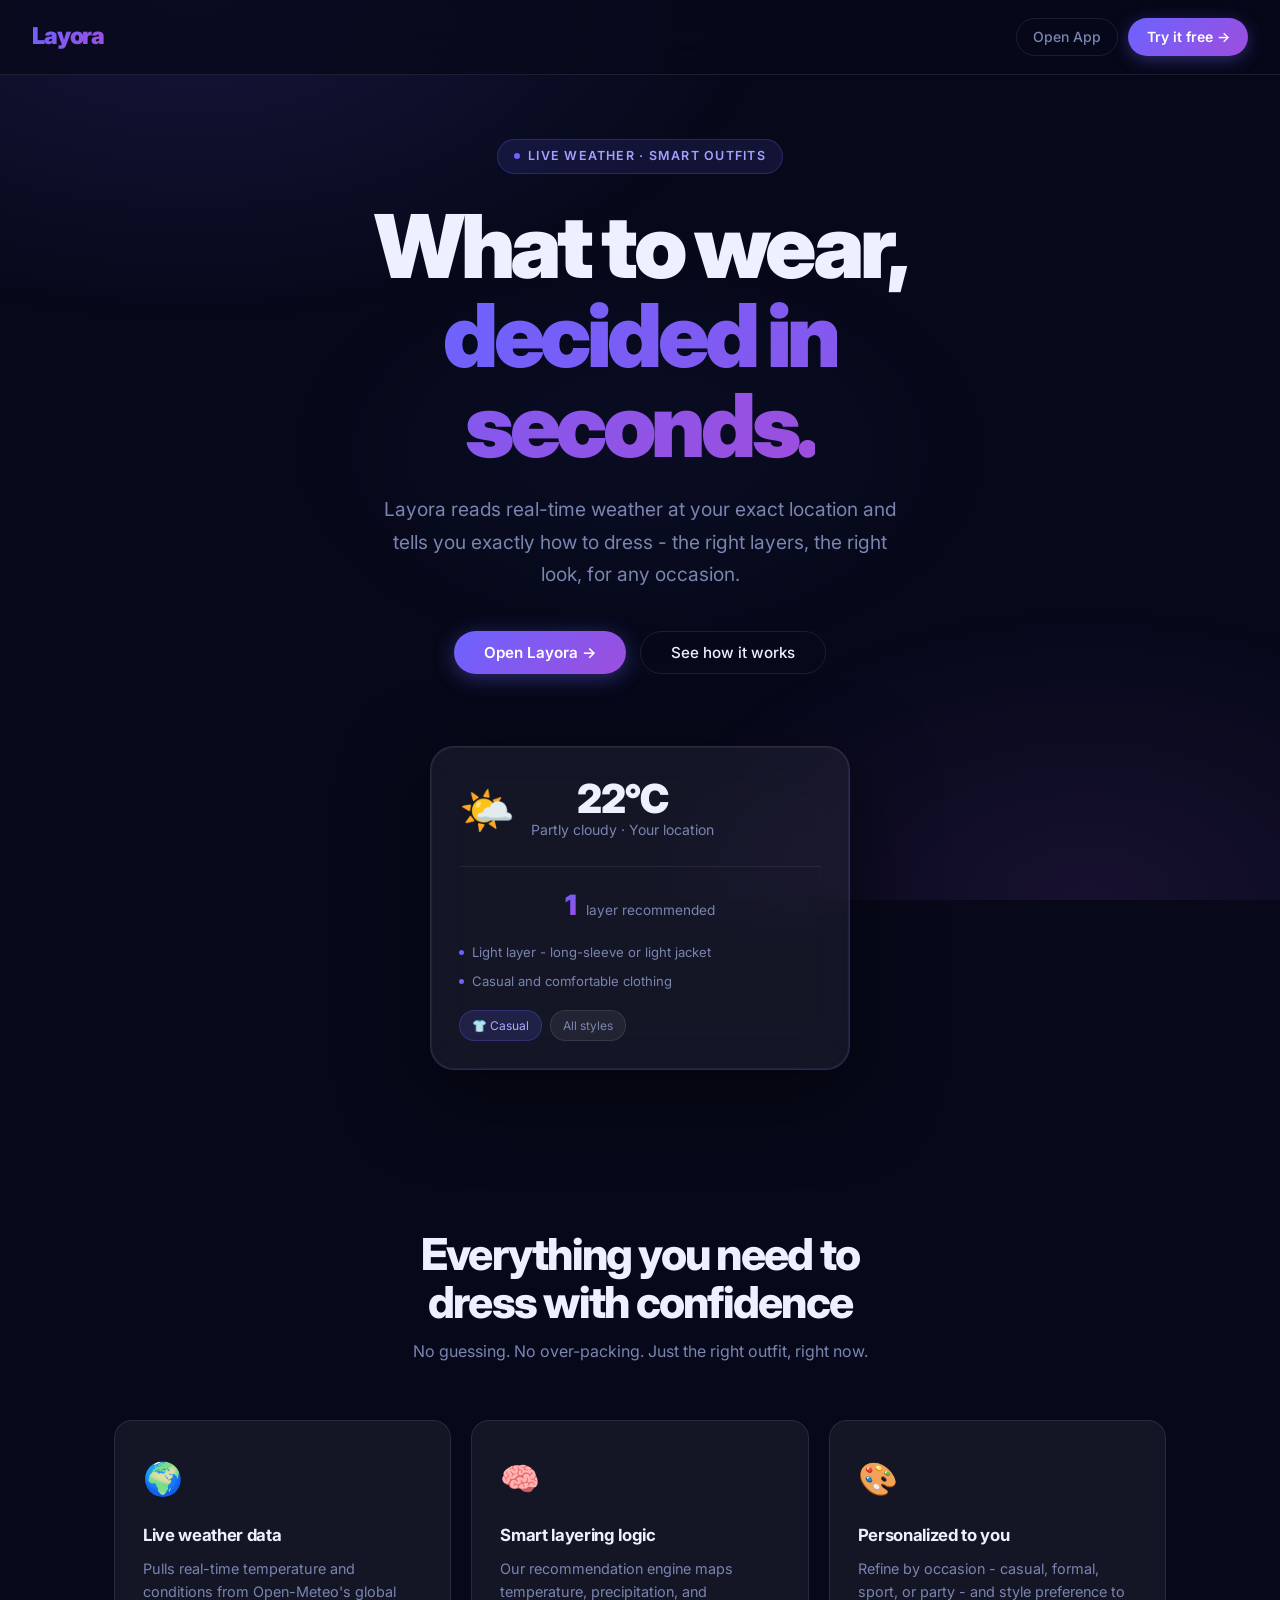
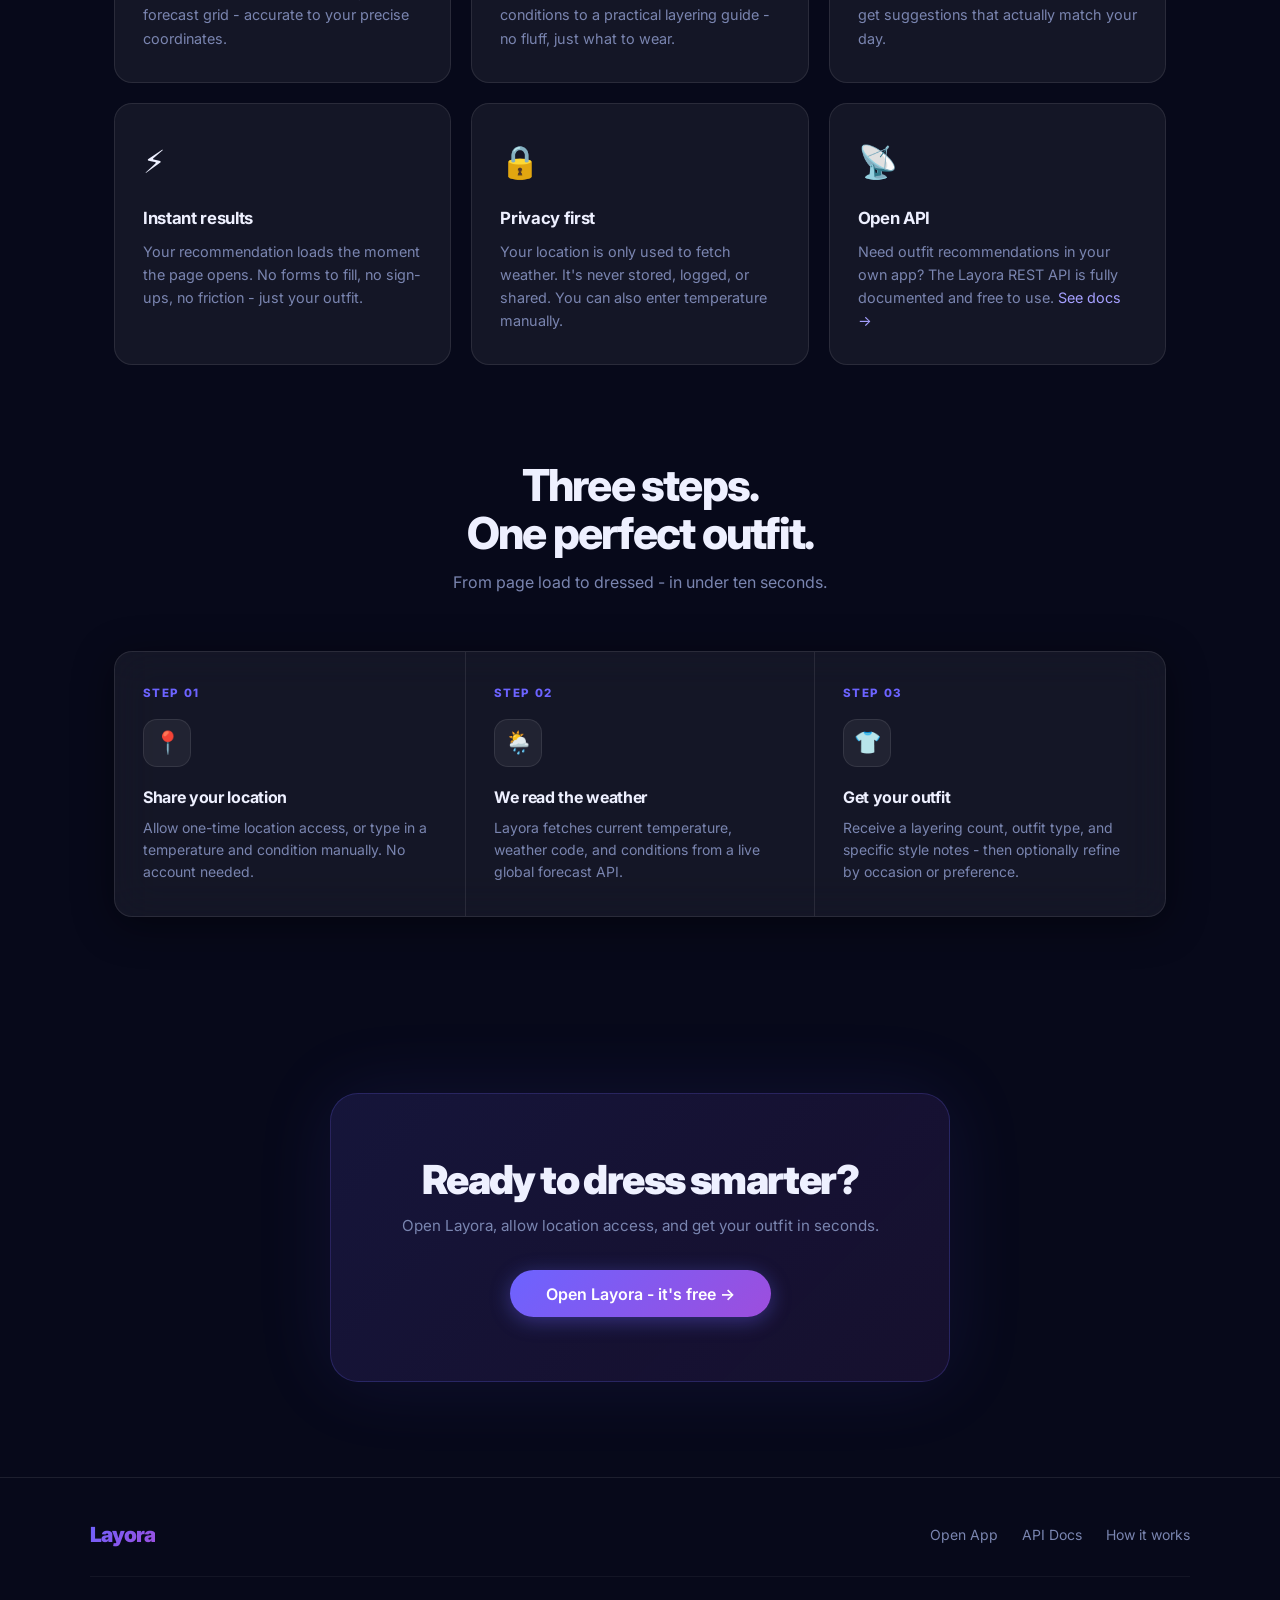
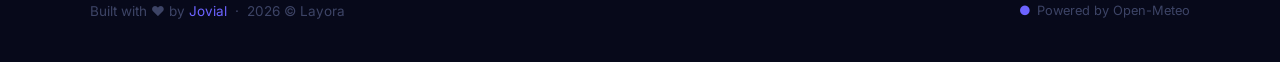
==== templates/landing.html @ 6d414c1c "Initial commit. Setting up the project" ====
<!doctype html>
<html lang="en">
<head>
  <meta charset="utf-8">
  <meta name="viewport" content="width=device-width, initial-scale=1">
  <title>Layora - What to wear, decided in seconds.</title>
  <meta name="description" content="Layora gives you real-time outfit recommendations based on the weather at your location. Dress smarter every day.">
  <link href="/static/style.css" rel="stylesheet">
</head>
<body>
  <div class="bg-glow"></div>

  <!-- Nav -->
  <nav class="nav">
    <a href="/about" class="nav-logo">Layora</a>
    <div class="nav-actions">
      <a href="/" class="nav-link">Open App</a>
      <a href="/" class="nav-cta">Try it free →</a>
    </div>
  </nav>

  <!-- ── Hero ── -->
  <section class="lp-hero">

    <div class="lp-eyebrow anim-fade-in">
      <span class="lp-eyebrow-dot"></span>
      Live weather · Smart outfits
    </div>

    <h1 class="lp-h1 anim-fade-up d1">
      What to wear,<br>
      <span class="grad">decided in seconds.</span>
    </h1>

    <p class="lp-sub anim-fade-up d2">
      Layora reads real-time weather at your exact location and tells you exactly how to dress -
      the right layers, the right look, for any occasion.
    </p>

    <div class="lp-cta-row anim-fade-up d3">
      <a href="/" class="btn-primary">Open Layora →</a>
      <a href="#how" class="btn-ghost">See how it works</a>
    </div>

    <!-- Floating app preview -->
    <div class="lp-preview anim-scale-in d4">
      <div class="lp-preview-inner">
        <div class="lp-preview-row">
          <span style="font-size:2.8rem;">🌤️</span>
          <div>
            <div class="lp-preview-temp">22°C</div>
            <div class="lp-preview-info">Partly cloudy · Your location</div>
          </div>
        </div>
        <div class="lp-preview-divider"></div>
        <div class="lp-preview-layers">
          <strong>1</strong> layer recommended
        </div>
        <div class="lp-preview-note">Light layer - long-sleeve or light jacket</div>
        <div class="lp-preview-note" style="margin-top:.5rem;">Casual and comfortable clothing</div>
        <div style="margin-top:1.125rem; display:flex; gap:.5rem; flex-wrap:wrap;">
          <span style="font-size:.75rem; padding:.3rem .75rem; border-radius:50px; background:rgba(108,99,255,.15); border:1px solid rgba(108,99,255,.25); color:#b0aaff;">👕 Casual</span>
          <span style="font-size:.75rem; padding:.3rem .75rem; border-radius:50px; background:rgba(255,255,255,.06); border:1px solid rgba(255,255,255,.1); color:#7a85b0;">All styles</span>
        </div>
      </div>
    </div>

  </section>

  <!-- ── Features ── -->
  <section class="lp-section">
    <div class="lp-section-header anim-fade-up">
      <h2>Everything you need to<br>dress with confidence</h2>
      <p>No guessing. No over-packing. Just the right outfit, right now.</p>
    </div>

    <div class="features-grid">
      <div class="feature-card anim-fade-up d1">
        <span class="feature-icon">🌍</span>
        <h3>Live weather data</h3>
        <p>
          Pulls real-time temperature and conditions from Open-Meteo's global
          forecast grid - accurate to your precise coordinates.
        </p>
      </div>
      <div class="feature-card anim-fade-up d2">
        <span class="feature-icon">🧠</span>
        <h3>Smart layering logic</h3>
        <p>
          Our recommendation engine maps temperature, precipitation, and conditions
          to a practical layering guide - no fluff, just what to wear.
        </p>
      </div>
      <div class="feature-card anim-fade-up d3">
        <span class="feature-icon">🎨</span>
        <h3>Personalized to you</h3>
        <p>
          Refine by occasion - casual, formal, sport, or party - and style preference
          to get suggestions that actually match your day.
        </p>
      </div>
      <div class="feature-card anim-fade-up d1">
        <span class="feature-icon">⚡</span>
        <h3>Instant results</h3>
        <p>
          Your recommendation loads the moment the page opens. No forms to fill,
          no sign-ups, no friction - just your outfit.
        </p>
      </div>
      <div class="feature-card anim-fade-up d2">
        <span class="feature-icon">🔒</span>
        <h3>Privacy first</h3>
        <p>
          Your location is only used to fetch weather. It's never stored, logged,
          or shared. You can also enter temperature manually.
        </p>
      </div>
      <div class="feature-card anim-fade-up d3">
        <span class="feature-icon">📡</span>
        <h3>Open API</h3>
        <p>
          Need outfit recommendations in your own app? The Layora REST API is
          fully documented and free to use.
          <a href="/docs" style="color:#a5a0ff; text-decoration:none;"> See docs →</a>
        </p>
      </div>
    </div>
  </section>

  <!-- ── How it works ── -->
  <section class="lp-section" id="how" style="padding-top:1rem;">
    <div class="lp-section-header anim-fade-up">
      <h2>Three steps.<br>One perfect outfit.</h2>
      <p>From page load to dressed - in under ten seconds.</p>
    </div>

    <div class="glass steps-grid">
      <div class="step anim-fade-up d1">
        <div class="step-num">Step 01</div>
        <div class="step-icon">📍</div>
        <h3>Share your location</h3>
        <p>
          Allow one-time location access, or type in a temperature and condition manually.
          No account needed.
        </p>
      </div>
      <div class="step anim-fade-up d2" style="border-left:1px solid var(--glass-border); border-right:1px solid var(--glass-border);">
        <div class="step-num">Step 02</div>
        <div class="step-icon">🌦️</div>
        <h3>We read the weather</h3>
        <p>
          Layora fetches current temperature, weather code, and conditions from a
          live global forecast API.
        </p>
      </div>
      <div class="step anim-fade-up d3">
        <div class="step-num">Step 03</div>
        <div class="step-icon">👕</div>
        <h3>Get your outfit</h3>
        <p>
          Receive a layering count, outfit type, and specific style notes - then
          optionally refine by occasion or preference.
        </p>
      </div>
    </div>
  </section>

  <!-- ── CTA band ── -->
  <section class="lp-cta-band">
    <div class="lp-cta-band-inner anim-scale-in">
      <h2>Ready to dress smarter?</h2>
      <p>Open Layora, allow location access, and get your outfit in seconds.</p>
      <a href="/" class="btn-primary" style="font-size:1rem; padding:.95rem 2.25rem;">
        Open Layora - it's free →
      </a>
    </div>
  </section>

  <!-- ── Footer ── -->
  <footer class="lp-footer">
    <div class="lp-footer-inner">
      <div class="lp-footer-top">
        <a href="/about" class="lp-footer-logo">Layora</a>
        <div class="lp-footer-links">
          <a href="/">Open App</a>
          <a href="/docs">API Docs</a>
          <a href="#how">How it works</a>
        </div>
      </div>
      <div class="lp-footer-bottom">
        <div class="lp-footer-credit">
          Built with ♥ by <a href="https://github.com/jovialgeorge">Jovial</a>
          &nbsp;·&nbsp;
          <span id="yr"></span> Layora
        </div>
        <div class="lp-footer-tagline">
          <span style="color:var(--accent);">●</span>
          Powered by Open-Meteo
        </div>
      </div>
    </div>
  </footer>

  <script>
    document.getElementById('yr').textContent = new Date().getFullYear() + ' ©';

    /* Simple scroll-triggered reveal */
    const observer = new IntersectionObserver(entries => {
      entries.forEach(e => {
        if (e.isIntersecting) {
          e.target.style.animationPlayState = 'running';
          observer.unobserve(e.target);
        }
      });
    }, { threshold: 0.12 });

    document.querySelectorAll('.anim-fade-up, .anim-scale-in, .anim-fade-in').forEach(el => {
      el.style.animationPlayState = 'paused';
      observer.observe(el);
    });
  </script>
</body>
</html>
---- static/style.css ----
/* ============================================================
   Layora — Design System
   ============================================================ */

@import url('https://fonts.googleapis.com/css2?family=Inter:wght@400;500;600;700;800;900&display=swap');

:root {
  --bg:          #07091a;
  --bg-2:        #0d1130;
  --glass:       rgba(255, 255, 255, 0.055);
  --glass-hover: rgba(255, 255, 255, 0.09);
  --glass-border:rgba(255, 255, 255, 0.09);
  --accent:      #6c63ff;
  --accent-2:    #9d4edd;
  --accent-grad: linear-gradient(135deg, #6c63ff 0%, #9d4edd 100%);
  --pink-grad:   linear-gradient(135deg, #f093fb 0%, #f5576c 100%);
  --teal-grad:   linear-gradient(135deg, #43e97b 0%, #38f9d7 100%);
  --text:        #eef0ff;
  --text-muted:  #7a85b0;
  --text-dim:    #3d4466;
  --radius-sm:   10px;
  --radius:      18px;
  --radius-lg:   28px;
  --shadow:      0 8px 40px rgba(0, 0, 0, 0.45);
  --shadow-glow: 0 0 60px rgba(108, 99, 255, 0.18);
}

*, *::before, *::after { box-sizing: border-box; margin: 0; padding: 0; }

html { scroll-behavior: smooth; }

body {
  font-family: 'Inter', system-ui, -apple-system, sans-serif;
  background: var(--bg);
  color: var(--text);
  min-height: 100vh;
  line-height: 1.6;
  -webkit-font-smoothing: antialiased;
  -moz-osx-font-smoothing: grayscale;
}

/* ── Ambient background glow ── */
.bg-glow {
  position: fixed;
  inset: 0;
  pointer-events: none;
  z-index: 0;
  background:
    radial-gradient(ellipse 70% 55% at 15% 0%,   rgba(108, 99, 255, 0.14) 0%, transparent 65%),
    radial-gradient(ellipse 55% 50% at 85% 100%,  rgba(157, 78, 221, 0.11) 0%, transparent 65%),
    radial-gradient(ellipse 40% 35% at 50% 50%,   rgba(108, 99, 255, 0.04) 0%, transparent 70%);
}

/* ── Navigation ── */
.nav {
  display: flex;
  align-items: center;
  justify-content: space-between;
  padding: 1.1rem 2rem;
  position: sticky;
  top: 0;
  z-index: 200;
  backdrop-filter: blur(20px);
  -webkit-backdrop-filter: blur(20px);
  border-bottom: 1px solid var(--glass-border);
  background: rgba(7, 9, 26, 0.75);
}

.nav-logo {
  font-size: 1.45rem;
  font-weight: 900;
  letter-spacing: -0.05em;
  background: var(--accent-grad);
  -webkit-background-clip: text;
  -webkit-text-fill-color: transparent;
  background-clip: text;
  text-decoration: none;
  line-height: 1;
}

.nav-actions { display: flex; gap: 0.625rem; align-items: center; }

.nav-link {
  color: var(--text-muted);
  text-decoration: none;
  font-size: 0.875rem;
  font-weight: 500;
  padding: 0.45rem 1rem;
  border-radius: 50px;
  border: 1px solid var(--glass-border);
  transition: all 0.2s;
  background: transparent;
  cursor: pointer;
  font-family: inherit;
}
.nav-link:hover {
  color: var(--text);
  background: var(--glass);
  border-color: rgba(255,255,255,0.16);
}

.nav-cta {
  background: var(--accent-grad);
  color: #fff;
  font-size: 0.875rem;
  font-weight: 600;
  padding: 0.5rem 1.15rem;
  border-radius: 50px;
  border: none;
  text-decoration: none;
  cursor: pointer;
  font-family: inherit;
  transition: all 0.2s;
  box-shadow: 0 4px 16px rgba(108,99,255,0.35);
}
.nav-cta:hover {
  transform: translateY(-1px);
  box-shadow: 0 6px 24px rgba(108,99,255,0.5);
}

/* ── Glass card ── */
.glass {
  background: var(--glass);
  border: 1px solid var(--glass-border);
  border-radius: var(--radius);
  backdrop-filter: blur(20px);
  -webkit-backdrop-filter: blur(20px);
  box-shadow: var(--shadow);
}

/* ── Buttons ── */
.btn-primary {
  display: inline-flex;
  align-items: center;
  gap: 0.5rem;
  background: var(--accent-grad);
  color: #fff;
  border: none;
  padding: 0.8rem 1.875rem;
  border-radius: 50px;
  font-size: 0.95rem;
  font-weight: 600;
  cursor: pointer;
  transition: all 0.22s;
  box-shadow: 0 4px 20px rgba(108,99,255,0.38);
  text-decoration: none;
  font-family: inherit;
  line-height: 1;
}
.btn-primary:hover {
  transform: translateY(-2px);
  box-shadow: 0 8px 32px rgba(108,99,255,0.52);
}

.btn-ghost {
  display: inline-flex;
  align-items: center;
  gap: 0.5rem;
  background: transparent;
  color: var(--text);
  border: 1px solid var(--glass-border);
  padding: 0.8rem 1.875rem;
  border-radius: 50px;
  font-size: 0.95rem;
  font-weight: 500;
  cursor: pointer;
  transition: all 0.2s;
  text-decoration: none;
  font-family: inherit;
  line-height: 1;
}
.btn-ghost:hover {
  background: var(--glass);
  border-color: rgba(255,255,255,0.2);
}

/* ── Chips ── */
.chip {
  display: inline-flex;
  align-items: center;
  gap: 0.35rem;
  padding: 0.45rem 1rem;
  border-radius: 50px;
  border: 1px solid var(--glass-border);
  background: transparent;
  color: var(--text-muted);
  font-size: 0.845rem;
  font-weight: 500;
  cursor: pointer;
  transition: all 0.18s;
  font-family: inherit;
  white-space: nowrap;
}
.chip:hover  { border-color: var(--accent); color: var(--text); background: rgba(108,99,255,0.06); }
.chip.active { background: var(--accent-grad); border-color: transparent; color: #fff; box-shadow: 0 3px 14px rgba(108,99,255,0.4); }

/* ── Spinner ── */
.spinner {
  width: 34px; height: 34px;
  border: 2.5px solid var(--glass-border);
  border-top-color: var(--accent);
  border-radius: 50%;
  animation: spin 0.75s linear infinite;
  flex-shrink: 0;
}
@keyframes spin { to { transform: rotate(360deg); } }

/* ── Skeleton shimmer ── */
.skeleton {
  background: linear-gradient(90deg, var(--glass) 25%, var(--glass-hover) 50%, var(--glass) 75%);
  background-size: 200% 100%;
  animation: shimmer 1.4s infinite;
  border-radius: 8px;
}
@keyframes shimmer { to { background-position: -200% 0; } }

/* ── Animations ── */
@keyframes fadeUp  { from { opacity:0; transform:translateY(22px); } to { opacity:1; transform:translateY(0); } }
@keyframes fadeIn  { from { opacity:0; } to { opacity:1; } }
@keyframes scaleIn { from { opacity:0; transform:scale(0.94); } to { opacity:1; transform:scale(1); } }
@keyframes float   { 0%,100% { transform:translateY(0); } 50% { transform:translateY(-10px); } }

.anim-fade-up  { animation: fadeUp  0.48s cubic-bezier(.22,.68,0,1.2) both; }
.anim-fade-in  { animation: fadeIn  0.35s ease both; }
.anim-scale-in { animation: scaleIn 0.4s  cubic-bezier(.22,.68,0,1.2) both; }
.d1 { animation-delay:.08s; }
.d2 { animation-delay:.16s; }
.d3 { animation-delay:.24s; }
.d4 { animation-delay:.32s; }
.d5 { animation-delay:.40s; }

/* ── Utilities ── */
.hidden  { display: none !important; }
.relative{ position: relative; }

.label {
  font-size: 0.72rem;
  font-weight: 700;
  letter-spacing: 0.1em;
  text-transform: uppercase;
  color: var(--text-dim);
  margin-bottom: 0.625rem;
}

.note-item {
  display: flex;
  align-items: flex-start;
  gap: 0.7rem;
  padding: 0.65rem 0;
  border-bottom: 1px solid rgba(255,255,255,0.045);
  font-size: 0.875rem;
  color: var(--text-muted);
  line-height: 1.5;
}
.note-item:last-child { border-bottom: none; padding-bottom: 0; }

.note-dot {
  width: 5px; height: 5px;
  border-radius: 50%;
  background: var(--accent);
  margin-top: 0.52rem;
  flex-shrink: 0;
}

/* ============================================================
   App page (index.html)
   ============================================================ */

.app-main {
  position: relative;
  z-index: 1;
  max-width: 500px;
  margin: 0 auto;
  padding: 2.25rem 1.25rem 5rem;
}

.app-hero {
  text-align: center;
  margin-bottom: 1.875rem;
}
.app-hero h1 {
  font-size: clamp(1.9rem, 5.5vw, 2.6rem);
  font-weight: 900;
  letter-spacing: -0.045em;
  line-height: 1.08;
  margin-bottom: 0.5rem;
}
.app-hero h1 .grad {
  background: var(--accent-grad);
  -webkit-background-clip: text;
  -webkit-text-fill-color: transparent;
  background-clip: text;
}
.app-hero p { color: var(--text-muted); font-size: 0.925rem; }

/* Loading card */
.loading-card {
  display: flex;
  flex-direction: column;
  align-items: center;
  gap: 1rem;
  padding: 3.25rem 2rem;
  text-align: center;
  margin-bottom: 1rem;
}
.loading-card p { color: var(--text-muted); font-size: 0.9rem; }

/* Error / manual card */
.error-card { padding: 1.75rem; margin-bottom: 1rem; }
.error-card h3 { font-size: 1rem; font-weight: 700; margin-bottom: 0.35rem; }
.error-card > p { color: var(--text-muted); font-size: 0.875rem; margin-bottom: 1.375rem; line-height: 1.55; }

.form-row { display: grid; grid-template-columns: 1fr 1fr; gap: 0.75rem; margin-bottom: 1.125rem; }
@media (max-width: 360px) { .form-row { grid-template-columns: 1fr; } }

.form-group { display: flex; flex-direction: column; gap: 0.375rem; }
.form-group label { font-size: 0.78rem; font-weight: 600; color: var(--text-muted); }
.form-group input,
.form-group select {
  background: rgba(255,255,255,0.05);
  border: 1px solid var(--glass-border);
  border-radius: var(--radius-sm);
  color: var(--text);
  padding: 0.65rem 0.875rem;
  font-size: 0.9rem;
  font-family: inherit;
  outline: none;
  transition: border-color 0.18s, box-shadow 0.18s;
  width: 100%;
  -webkit-appearance: none;
  appearance: none;
}
.form-group input:focus,
.form-group select:focus {
  border-color: var(--accent);
  box-shadow: 0 0 0 3px rgba(108,99,255,0.18);
}
.form-group input::placeholder { color: var(--text-dim); }
.form-group select option { background: #0d1130; color: var(--text); }

/* Weather widget */
.weather-widget {
  display: flex;
  align-items: center;
  gap: 1.125rem;
  padding: 1.25rem 1.5rem;
  margin-bottom: 0.875rem;
}
.w-icon { font-size: 2.6rem; line-height: 1; flex-shrink: 0; }
.w-temp {
  font-size: 1.9rem;
  font-weight: 800;
  letter-spacing: -0.04em;
  line-height: 1;
}
.w-desc { color: var(--text-muted); font-size: 0.875rem; margin-top: 0.125rem; }

/* Recommendation card */
.rec-card { padding: 1.75rem; margin-bottom: 0.875rem; }

.rec-top {
  display: flex;
  align-items: flex-start;
  justify-content: space-between;
  margin-bottom: 1.375rem;
}
.rec-layers-block { display: flex; align-items: baseline; gap: 0.45rem; }
.rec-num {
  font-size: 3.75rem;
  font-weight: 900;
  letter-spacing: -0.055em;
  line-height: 1;
  background: var(--accent-grad);
  -webkit-background-clip: text;
  -webkit-text-fill-color: transparent;
  background-clip: text;
}
.rec-unit {
  font-size: 0.85rem;
  color: var(--text-muted);
  line-height: 1.35;
  max-width: 70px;
}
.rec-badge {
  font-size: 0.78rem;
  font-weight: 600;
  padding: 0.35rem 0.9rem;
  border-radius: 50px;
  background: rgba(108,99,255,0.15);
  border: 1px solid rgba(108,99,255,0.28);
  color: #b0aaff;
  white-space: nowrap;
  flex-shrink: 0;
}

/* Refine card */
.refine-card { padding: 1.5rem; margin-bottom: 0.875rem; }
.refine-title {
  font-size: 0.875rem;
  font-weight: 600;
  color: var(--text-muted);
  margin-bottom: 1.375rem;
  display: flex;
  align-items: center;
  gap: 0.45rem;
}
.refine-title span { color: var(--text-dim); font-weight: 400; }
.refine-group { margin-bottom: 1.125rem; }
.refine-group:last-child { margin-bottom: 0; }
.chip-group { display: flex; flex-wrap: wrap; gap: 0.5rem; }

/* Refresh pulse */
.rec-card.refreshing { opacity: 0.6; pointer-events: none; transition: opacity 0.15s; }
.rec-card:not(.refreshing) { transition: opacity 0.25s; }

/* App footer */
.app-footer {
  position: relative;
  z-index: 1;
  border-top: 1px solid var(--glass-border);
  padding: 1.625rem 2rem;
  display: flex;
  flex-direction: column;
  align-items: center;
  gap: 0.75rem;
  text-align: center;
}
.footer-links { display: flex; gap: 1.5rem; flex-wrap: wrap; justify-content: center; }
.footer-links a {
  color: var(--text-muted);
  text-decoration: none;
  font-size: 0.845rem;
  transition: color 0.18s;
}
.footer-links a:hover { color: var(--text); }
.footer-credit { font-size: 0.78rem; color: var(--text-dim); }
.footer-credit a { color: var(--accent); text-decoration: none; }

/* ============================================================
   Landing page (landing.html)
   ============================================================ */

/* Hero */
.lp-hero {
  position: relative;
  z-index: 1;
  min-height: calc(100vh - 64px);
  display: flex;
  flex-direction: column;
  align-items: center;
  justify-content: center;
  text-align: center;
  padding: 4rem 1.5rem 5rem;
}

.lp-eyebrow {
  display: inline-flex;
  align-items: center;
  gap: 0.5rem;
  font-size: 0.78rem;
  font-weight: 600;
  letter-spacing: 0.1em;
  text-transform: uppercase;
  color: #a5a0ff;
  background: rgba(108,99,255,0.12);
  border: 1px solid rgba(108,99,255,0.25);
  padding: 0.4rem 1rem;
  border-radius: 50px;
  margin-bottom: 1.75rem;
}
.lp-eyebrow-dot {
  width: 6px; height: 6px;
  border-radius: 50%;
  background: var(--accent);
  animation: pulse-dot 2s ease-in-out infinite;
}
@keyframes pulse-dot {
  0%,100% { opacity:1; transform:scale(1); }
  50% { opacity:0.5; transform:scale(0.7); }
}

.lp-h1 {
  font-size: clamp(2.75rem, 7vw, 5.5rem);
  font-weight: 900;
  letter-spacing: -0.05em;
  line-height: 1.02;
  margin-bottom: 1.375rem;
  max-width: 740px;
}
.lp-h1 .grad {
  background: var(--accent-grad);
  -webkit-background-clip: text;
  -webkit-text-fill-color: transparent;
  background-clip: text;
}

.lp-sub {
  font-size: clamp(1rem, 2.5vw, 1.2rem);
  color: var(--text-muted);
  max-width: 520px;
  line-height: 1.7;
  margin-bottom: 2.5rem;
}

.lp-cta-row {
  display: flex;
  gap: 0.875rem;
  flex-wrap: wrap;
  justify-content: center;
}

/* Floating preview card */
.lp-preview {
  margin-top: 4.5rem;
  width: 100%;
  max-width: 420px;
  animation: float 5s ease-in-out infinite;
}
.lp-preview-inner {
  background: rgba(255,255,255,0.055);
  border: 1px solid rgba(255,255,255,0.1);
  border-radius: 24px;
  backdrop-filter: blur(24px);
  padding: 1.75rem;
  box-shadow: 0 24px 80px rgba(0,0,0,0.55), 0 0 0 1px rgba(108,99,255,0.12) inset;
}
.lp-preview-row {
  display: flex;
  align-items: center;
  gap: 1rem;
  margin-bottom: 1.25rem;
}
.lp-preview-temp {
  font-size: 2.5rem;
  font-weight: 900;
  letter-spacing: -0.04em;
  line-height: 1;
}
.lp-preview-info { color: var(--text-muted); font-size: 0.875rem; }
.lp-preview-divider { height: 1px; background: rgba(255,255,255,0.07); margin: 1rem 0; }
.lp-preview-layers {
  font-size: 0.85rem;
  color: var(--text-muted);
  margin-bottom: 0.875rem;
}
.lp-preview-layers strong {
  font-size: 1.75rem;
  font-weight: 900;
  background: var(--accent-grad);
  -webkit-background-clip: text;
  -webkit-text-fill-color: transparent;
  background-clip: text;
  margin-right: 0.3rem;
}
.lp-preview-note {
  font-size: 0.82rem;
  color: var(--text-muted);
  display: flex;
  align-items: center;
  gap: 0.5rem;
}
.lp-preview-note::before {
  content: '';
  width: 5px; height: 5px;
  border-radius: 50%;
  background: var(--accent);
  flex-shrink: 0;
}

/* Features section */
.lp-section {
  position: relative;
  z-index: 1;
  padding: 5rem 1.5rem;
  max-width: 1100px;
  margin: 0 auto;
}
.lp-section-header {
  text-align: center;
  margin-bottom: 3.5rem;
}
.lp-section-header h2 {
  font-size: clamp(1.75rem, 4vw, 2.75rem);
  font-weight: 800;
  letter-spacing: -0.04em;
  margin-bottom: 0.75rem;
  line-height: 1.1;
}
.lp-section-header p { color: var(--text-muted); font-size: 1rem; max-width: 480px; margin: 0 auto; }

.features-grid {
  display: grid;
  grid-template-columns: repeat(auto-fit, minmax(280px, 1fr));
  gap: 1.25rem;
}

.feature-card {
  background: var(--glass);
  border: 1px solid var(--glass-border);
  border-radius: var(--radius);
  padding: 2rem 1.75rem;
  transition: transform 0.22s, border-color 0.22s, box-shadow 0.22s;
}
.feature-card:hover {
  transform: translateY(-4px);
  border-color: rgba(108,99,255,0.3);
  box-shadow: 0 16px 48px rgba(0,0,0,0.35), 0 0 0 1px rgba(108,99,255,0.12) inset;
}
.feature-icon {
  font-size: 2rem;
  margin-bottom: 1.125rem;
  display: block;
}
.feature-card h3 {
  font-size: 1.05rem;
  font-weight: 700;
  margin-bottom: 0.5rem;
  letter-spacing: -0.02em;
}
.feature-card p { color: var(--text-muted); font-size: 0.9rem; line-height: 1.6; }

/* How it works */
.steps-grid {
  display: grid;
  grid-template-columns: repeat(auto-fit, minmax(220px, 1fr));
  gap: 0;
  position: relative;
}

.step {
  display: flex;
  flex-direction: column;
  align-items: flex-start;
  padding: 2rem 1.75rem;
  position: relative;
}

.step-num {
  font-size: 0.72rem;
  font-weight: 800;
  letter-spacing: 0.12em;
  text-transform: uppercase;
  color: var(--accent);
  margin-bottom: 1rem;
}

.step-icon {
  width: 48px; height: 48px;
  border-radius: 14px;
  background: var(--glass);
  border: 1px solid var(--glass-border);
  display: flex;
  align-items: center;
  justify-content: center;
  font-size: 1.375rem;
  margin-bottom: 1.125rem;
  flex-shrink: 0;
}

.step h3 {
  font-size: 1rem;
  font-weight: 700;
  margin-bottom: 0.4rem;
  letter-spacing: -0.02em;
}
.step p { color: var(--text-muted); font-size: 0.875rem; line-height: 1.6; }

/* CTA band */
.lp-cta-band {
  position: relative;
  z-index: 1;
  text-align: center;
  padding: 6rem 1.5rem;
}
.lp-cta-band-inner {
  max-width: 620px;
  margin: 0 auto;
  background: linear-gradient(135deg, rgba(108,99,255,0.14) 0%, rgba(157,78,221,0.1) 100%);
  border: 1px solid rgba(108,99,255,0.22);
  border-radius: 28px;
  padding: 4rem 2.5rem;
  box-shadow: 0 0 80px rgba(108,99,255,0.1);
}
.lp-cta-band h2 {
  font-size: clamp(1.75rem, 4vw, 2.5rem);
  font-weight: 900;
  letter-spacing: -0.04em;
  margin-bottom: 0.75rem;
  line-height: 1.1;
}
.lp-cta-band p { color: var(--text-muted); margin-bottom: 2rem; font-size: 0.95rem; }

/* Landing footer */
.lp-footer {
  position: relative;
  z-index: 1;
  border-top: 1px solid var(--glass-border);
  padding: 2.5rem 2rem;
}
.lp-footer-inner {
  max-width: 1100px;
  margin: 0 auto;
  display: flex;
  flex-direction: column;
  gap: 1.5rem;
}
.lp-footer-top {
  display: flex;
  align-items: center;
  justify-content: space-between;
  flex-wrap: wrap;
  gap: 1rem;
}
.lp-footer-logo {
  font-size: 1.3rem;
  font-weight: 900;
  letter-spacing: -0.05em;
  background: var(--accent-grad);
  -webkit-background-clip: text;
  -webkit-text-fill-color: transparent;
  background-clip: text;
  text-decoration: none;
}
.lp-footer-links {
  display: flex;
  gap: 1.5rem;
  flex-wrap: wrap;
}
.lp-footer-links a {
  color: var(--text-muted);
  text-decoration: none;
  font-size: 0.875rem;
  transition: color 0.18s;
}
.lp-footer-links a:hover { color: var(--text); }
.lp-footer-bottom {
  display: flex;
  align-items: center;
  justify-content: space-between;
  flex-wrap: wrap;
  gap: 0.75rem;
  padding-top: 1.5rem;
  border-top: 1px solid rgba(255,255,255,0.05);
}
.lp-footer-credit {
  font-size: 0.845rem;
  color: var(--text-dim);
}
.lp-footer-credit a { color: var(--accent); text-decoration: none; }
.lp-footer-tagline {
  font-size: 0.8rem;
  color: var(--text-dim);
  display: flex;
  align-items: center;
  gap: 0.375rem;
}

@media (max-width: 640px) {
  .nav { padding: 1rem 1.25rem; }
  .lp-footer-top, .lp-footer-bottom { flex-direction: column; align-items: flex-start; }
  .lp-cta-band-inner { padding: 2.5rem 1.5rem; }
  .step { padding: 1.5rem 1.25rem; }
}
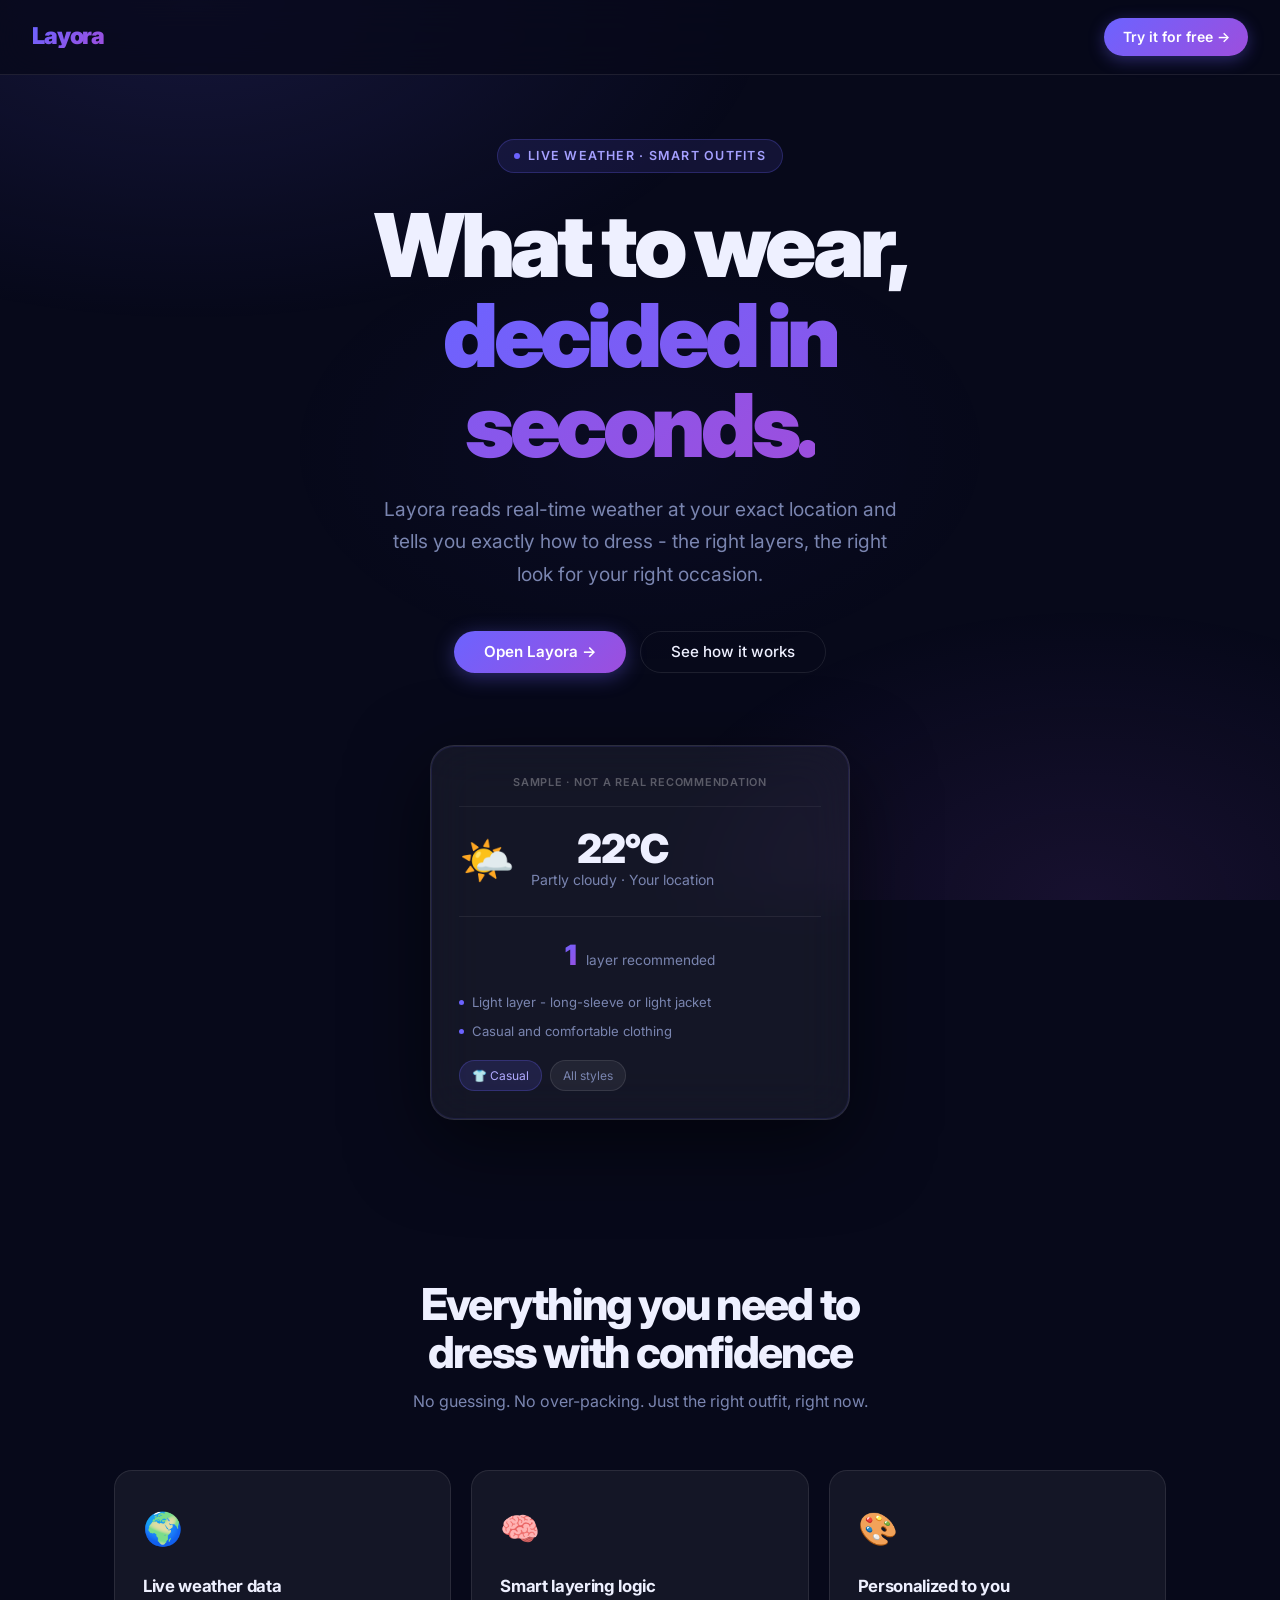
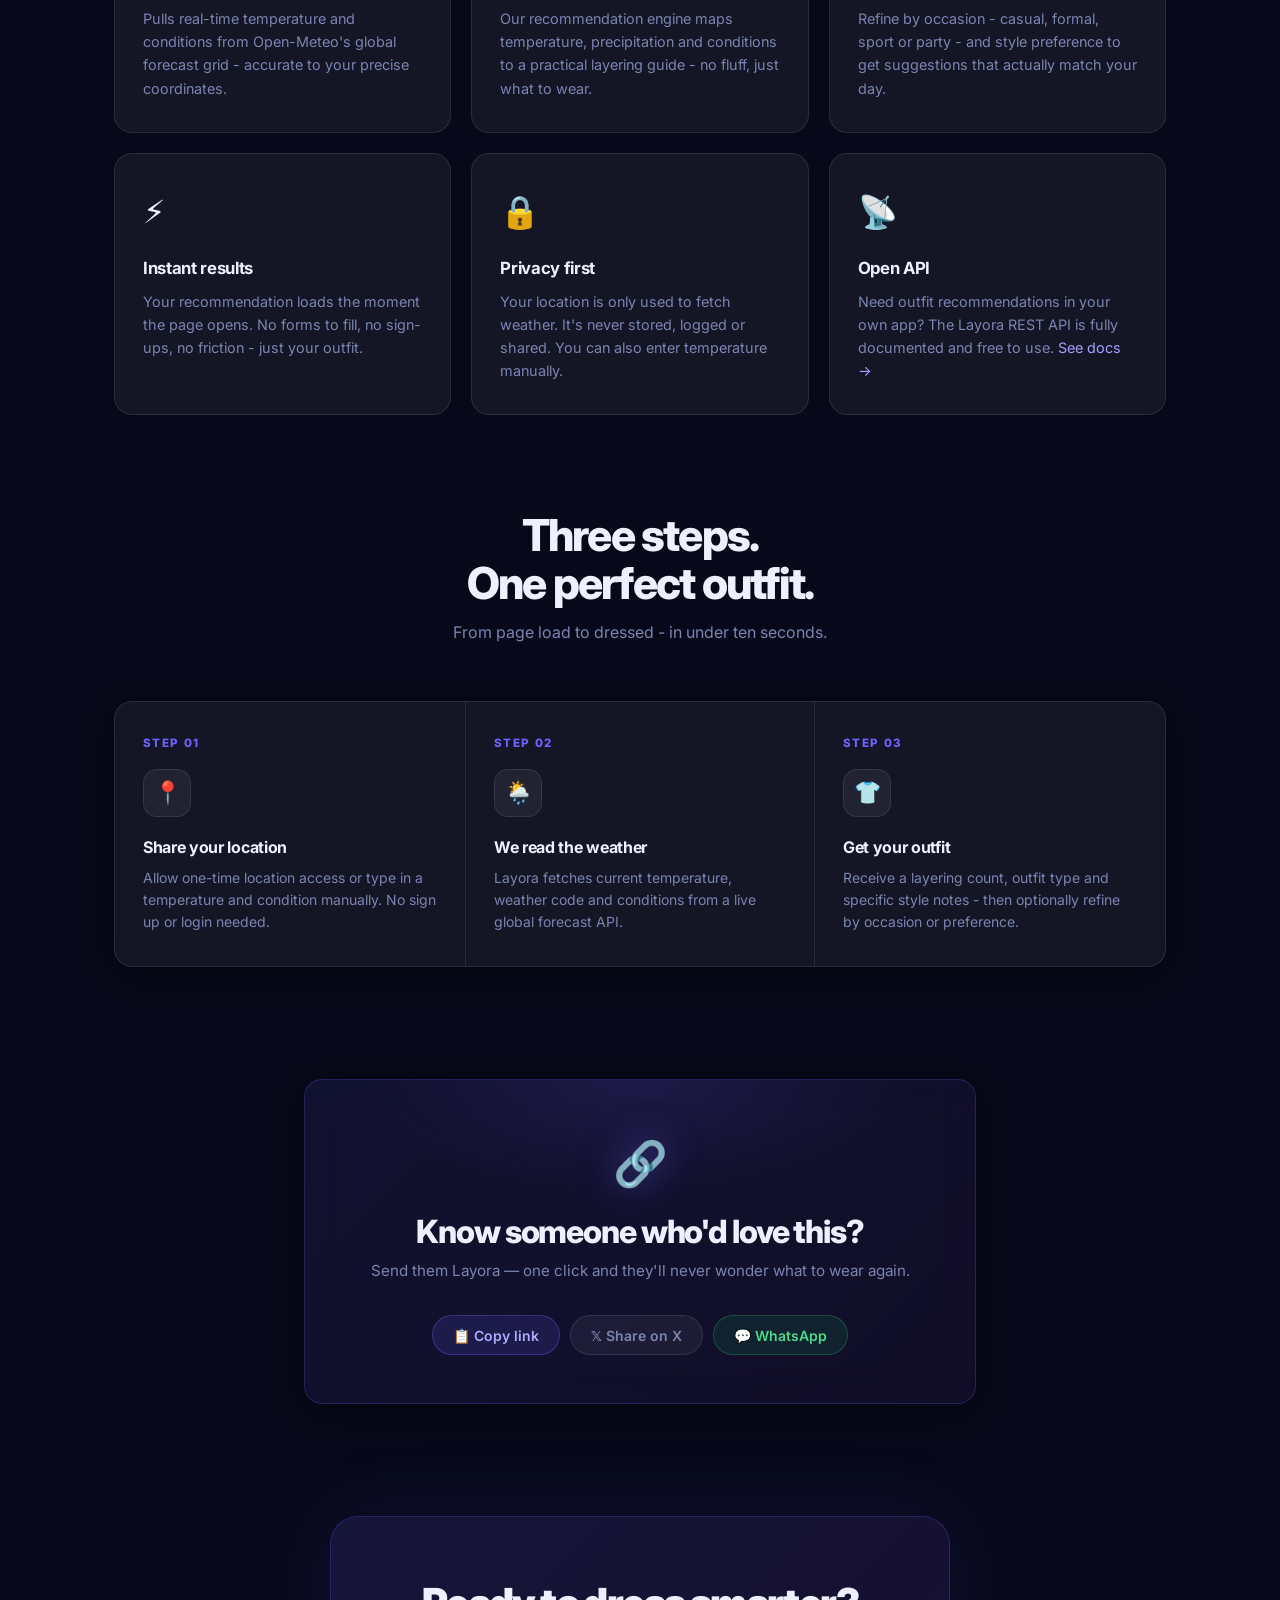
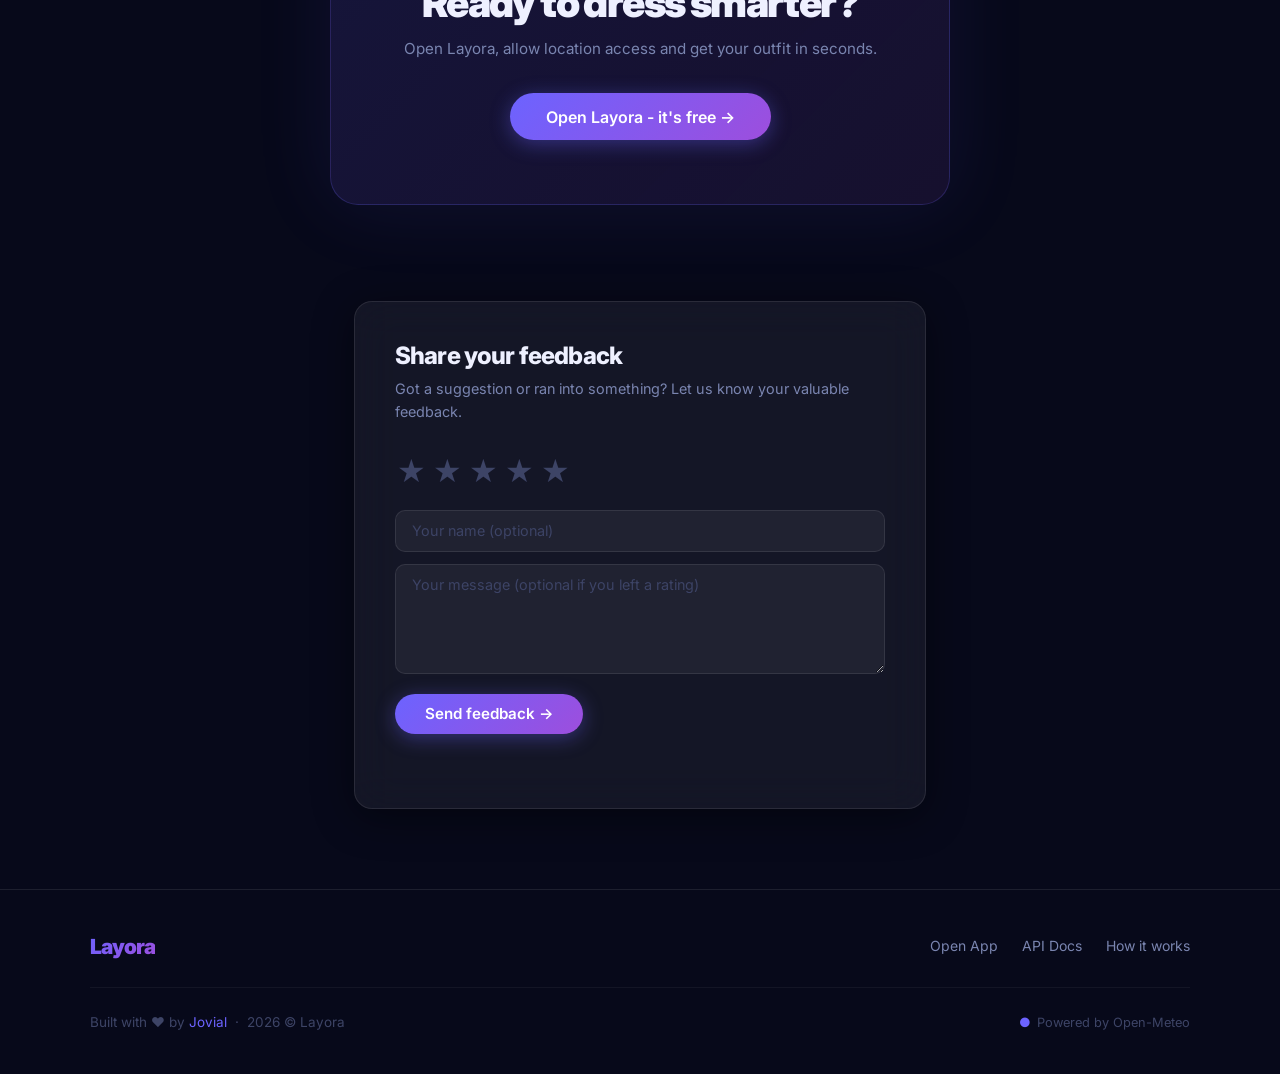
==== commit e8d9a7c0: "Optimized 1" ====
--- a/templates/landing.html
+++ b/templates/landing.html
@@ -3,8 +3,21 @@
 <head>
   <meta charset="utf-8">
   <meta name="viewport" content="width=device-width, initial-scale=1">
-  <title>Layora - What to wear, decided in seconds.</title>
-  <meta name="description" content="Layora gives you real-time outfit recommendations based on the weather at your location. Dress smarter every day.">
+  <title>Layora — Know exactly what to wear today</title>
+  <meta name="description" content="Real-time outfit recommendations based on your location's weather. Free, instant, no sign-up. Open Layora and know what to wear in seconds.">
+
+  <!-- Open Graph -->
+  <meta property="og:type"        content="website">
+  <meta property="og:title"       content="Layora — Know exactly what to wear today">
+  <meta property="og:description" content="Stop guessing. Layora reads real-time weather at your exact location and tells you the perfect outfit instantly — layers, style, occasion. Free, no sign-up.">
+  <meta property="og:url"         content="https://layora.app/about">
+  <meta property="og:site_name"   content="Layora">
+
+  <!-- Twitter / X Card -->
+  <meta name="twitter:card"        content="summary">
+  <meta name="twitter:title"       content="Layora — Know exactly what to wear today">
+  <meta name="twitter:description" content="Stop guessing. Layora reads real-time weather and tells you the perfect outfit instantly — free, no sign-up needed.">
+
   <link href="/static/style.css" rel="stylesheet">
 </head>
 <body>
@@ -14,8 +27,7 @@
   <nav class="nav">
     <a href="/about" class="nav-logo">Layora</a>
     <div class="nav-actions">
-      <a href="/" class="nav-link">Open App</a>
-      <a href="/" class="nav-cta">Try it free →</a>
+      <a href="/" class="nav-cta">Try it for free →</a>
     </div>
   </nav>
 
@@ -34,7 +46,7 @@
 
     <p class="lp-sub anim-fade-up d2">
       Layora reads real-time weather at your exact location and tells you exactly how to dress -
-      the right layers, the right look, for any occasion.
+      the right layers, the right look for your right occasion.
     </p>
 
     <div class="lp-cta-row anim-fade-up d3">
@@ -45,6 +57,7 @@
     <!-- Floating app preview -->
     <div class="lp-preview anim-scale-in d4">
       <div class="lp-preview-inner">
+        <div class="preview-sample-tag">Sample · not a real recommendation</div>
         <div class="lp-preview-row">
           <span style="font-size:2.8rem;">🌤️</span>
           <div>
@@ -87,7 +100,7 @@
         <span class="feature-icon">🧠</span>
         <h3>Smart layering logic</h3>
         <p>
-          Our recommendation engine maps temperature, precipitation, and conditions
+          Our recommendation engine maps temperature, precipitation and conditions
           to a practical layering guide - no fluff, just what to wear.
         </p>
       </div>
@@ -95,7 +108,7 @@
         <span class="feature-icon">🎨</span>
         <h3>Personalized to you</h3>
         <p>
-          Refine by occasion - casual, formal, sport, or party - and style preference
+          Refine by occasion - casual, formal, sport or party - and style preference
           to get suggestions that actually match your day.
         </p>
       </div>
@@ -111,7 +124,7 @@
         <span class="feature-icon">🔒</span>
         <h3>Privacy first</h3>
         <p>
-          Your location is only used to fetch weather. It's never stored, logged,
+          Your location is only used to fetch weather. It's never stored, logged
           or shared. You can also enter temperature manually.
         </p>
       </div>
@@ -140,8 +153,8 @@
         <div class="step-icon">📍</div>
         <h3>Share your location</h3>
         <p>
-          Allow one-time location access, or type in a temperature and condition manually.
-          No account needed.
+          Allow one-time location access or type in a temperature and condition manually.
+          No sign up or login needed.
         </p>
       </div>
       <div class="step anim-fade-up d2" style="border-left:1px solid var(--glass-border); border-right:1px solid var(--glass-border);">
@@ -149,7 +162,7 @@
         <div class="step-icon">🌦️</div>
         <h3>We read the weather</h3>
         <p>
-          Layora fetches current temperature, weather code, and conditions from a
+          Layora fetches current temperature, weather code and conditions from a
           live global forecast API.
         </p>
       </div>
@@ -158,9 +171,32 @@
         <div class="step-icon">👕</div>
         <h3>Get your outfit</h3>
         <p>
-          Receive a layering count, outfit type, and specific style notes - then
+          Receive a layering count, outfit type and specific style notes - then
           optionally refine by occasion or preference.
         </p>
+      </div>
+    </div>
+  </section>
+
+  <!-- ── Share section ── -->
+  <section class="lp-share-section">
+    <div class="glass lp-share-inner anim-fade-up">
+      <span class="lp-share-glyph">🔗</span>
+      <h2>Know someone who'd love this?</h2>
+      <p>Send them Layora — one click and they'll never wonder what to wear again.</p>
+      <div class="lp-share-btns">
+        <button class="share-btn share-btn-copy" id="lp-share-copy" onclick="shareLayora('copy')">
+          📋 Copy link
+        </button>
+        <button class="share-btn share-btn-x" onclick="shareLayora('x')">
+          𝕏 Share on X
+        </button>
+        <button class="share-btn share-btn-wa" onclick="shareLayora('whatsapp')">
+          💬 WhatsApp
+        </button>
+        <button class="share-btn share-btn-native" id="lp-share-native" onclick="shareLayora('native')" style="display:none">
+          ↗ Share
+        </button>
       </div>
     </div>
   </section>
@@ -169,10 +205,36 @@
   <section class="lp-cta-band">
     <div class="lp-cta-band-inner anim-scale-in">
       <h2>Ready to dress smarter?</h2>
-      <p>Open Layora, allow location access, and get your outfit in seconds.</p>
+      <p>Open Layora, allow location access and get your outfit in seconds.</p>
       <a href="/" class="btn-primary" style="font-size:1rem; padding:.95rem 2.25rem;">
         Open Layora - it's free →
       </a>
+    </div>
+  </section>
+
+  <!-- ── Feedback ── -->
+  <section class="feedback-section">
+    <div class="glass feedback-card anim-fade-up">
+      <div class="feedback-header">
+        <h2>Share your feedback</h2>
+        <p>Got a suggestion or ran into something? Let us know your valuable feedback.</p>
+      </div>
+
+      <div class="stars-row" id="stars-row" aria-label="Rating">
+        <button class="star-btn" data-v="1" onclick="setStar(1)" title="1 star">★</button>
+        <button class="star-btn" data-v="2" onclick="setStar(2)" title="2 stars">★</button>
+        <button class="star-btn" data-v="3" onclick="setStar(3)" title="3 stars">★</button>
+        <button class="star-btn" data-v="4" onclick="setStar(4)" title="4 stars">★</button>
+        <button class="star-btn" data-v="5" onclick="setStar(5)" title="5 stars">★</button>
+      </div>
+
+      <div class="feedback-fields">
+        <input type="text" id="fb-name" placeholder="Your name (optional)" maxlength="100">
+        <textarea id="fb-msg" placeholder="Your message (optional if you left a rating)" maxlength="2000"></textarea>
+      </div>
+
+      <button class="btn-primary" onclick="submitFeedback()">Send feedback →</button>
+      <div class="feedback-status" id="fb-status"></div>
     </div>
   </section>
 
@@ -180,7 +242,7 @@
   <footer class="lp-footer">
     <div class="lp-footer-inner">
       <div class="lp-footer-top">
-        <a href="/about" class="lp-footer-logo">Layora</a>
+        <a href="/" class="lp-footer-logo">Layora</a>
         <div class="lp-footer-links">
           <a href="/">Open App</a>
           <a href="/docs">API Docs</a>
@@ -203,6 +265,139 @@
 
   <script>
     document.getElementById('yr').textContent = new Date().getFullYear() + ' ©';
+
+    /* ── Share Layora ── */
+    if (navigator.share) document.getElementById('lp-share-native').style.display = '';
+
+    function shareLayora(method) {
+      const url  = window.location.origin;
+      const text = 'Check out Layora — it tells you exactly what to wear based on real-time weather at your location!';
+      if (method === 'copy') {
+        navigator.clipboard.writeText(url).then(() => {
+          const btn = document.getElementById('lp-share-copy');
+          btn.textContent = '✓ Copied!';
+          btn.classList.add('copied');
+          setTimeout(() => { btn.innerHTML = '📋 Copy link'; btn.classList.remove('copied'); }, 2200);
+        }).catch(() => prompt('Copy this link:', url));
+      } else if (method === 'x') {
+        window.open('https://twitter.com/intent/tweet?text=' + encodeURIComponent(text) + '&url=' + encodeURIComponent(url), '_blank');
+      } else if (method === 'whatsapp') {
+        window.open('https://wa.me/?text=' + encodeURIComponent(text + '\n' + url), '_blank');
+      } else if (method === 'native') {
+        navigator.share({ title: 'Layora — Dress smart for today\'s weather', text, url }).catch(() => {});
+      }
+    }
+
+    /* ── Star rating ── */
+    let selectedStar = null;
+    function setStar(v) {
+      selectedStar = v;
+      document.querySelectorAll('.star-btn').forEach(b => {
+        b.classList.toggle('lit', parseInt(b.dataset.v) <= v);
+      });
+      if (v === 5) launchFireworks();
+    }
+
+    /* ── Fireworks ── */
+    function launchFireworks() {
+      const canvas = document.getElementById('fw-canvas');
+      const ctx = canvas.getContext('2d');
+      canvas.width  = window.innerWidth;
+      canvas.height = window.innerHeight;
+      canvas.style.display = 'block';
+
+      const COLORS = ['#6c63ff','#9d4edd','#f093fb','#43e97b','#f5576c','#ffd700','#38f9d7','#ff9f43'];
+      const particles = [];
+
+      const bursts = [
+        { x: canvas.width * 0.2,  y: canvas.height * 0.22 },
+        { x: canvas.width * 0.5,  y: canvas.height * 0.12 },
+        { x: canvas.width * 0.8,  y: canvas.height * 0.2  },
+        { x: canvas.width * 0.35, y: canvas.height * 0.42 },
+        { x: canvas.width * 0.65, y: canvas.height * 0.35 },
+        { x: canvas.width * 0.5,  y: canvas.height * 0.55 },
+      ];
+
+      bursts.forEach((b, i) => {
+        const color = COLORS[i % COLORS.length];
+        for (let j = 0; j < 42; j++) {
+          const angle = (j / 42) * Math.PI * 2;
+          const speed = 3.5 + Math.random() * 5.5;
+          particles.push({
+            x: b.x, y: b.y,
+            vx: Math.cos(angle) * speed * (0.7 + Math.random() * 0.6),
+            vy: Math.sin(angle) * speed * (0.7 + Math.random() * 0.6) - 2,
+            color,
+            alpha: 1,
+            r: 2.5 + Math.random() * 3.5,
+            gravity: 0.09 + Math.random() * 0.06,
+            decay: 0.013 + Math.random() * 0.006,
+          });
+        }
+      });
+
+      function tick() {
+        ctx.clearRect(0, 0, canvas.width, canvas.height);
+        let alive = false;
+        for (const p of particles) {
+          if (p.alpha <= 0) continue;
+          alive = true;
+          p.x  += p.vx;
+          p.y  += p.vy;
+          p.vy += p.gravity;
+          p.vx *= 0.97;
+          p.alpha -= p.decay;
+          p.r = Math.max(0.3, p.r * 0.986);
+          ctx.save();
+          ctx.globalAlpha = Math.max(0, p.alpha);
+          ctx.fillStyle   = p.color;
+          ctx.shadowBlur  = 8;
+          ctx.shadowColor = p.color;
+          ctx.beginPath();
+          ctx.arc(p.x, p.y, p.r, 0, Math.PI * 2);
+          ctx.fill();
+          ctx.restore();
+        }
+        if (alive) requestAnimationFrame(tick);
+        else { ctx.clearRect(0, 0, canvas.width, canvas.height); canvas.style.display = 'none'; }
+      }
+      requestAnimationFrame(tick);
+    }
+
+    /* ── Feedback submit ── */
+    async function submitFeedback() {
+      const msg    = document.getElementById('fb-msg').value.trim();
+      const name   = document.getElementById('fb-name').value.trim();
+      const status = document.getElementById('fb-status');
+
+      if (!msg && selectedStar === null) {
+        status.textContent = 'Please leave a rating or a message before sending.';
+        status.className   = 'feedback-status err';
+        return;
+      }
+
+      status.textContent = 'Sending…';
+      status.className   = 'feedback-status';
+
+      try {
+        const res  = await fetch('/feedback', {
+          method: 'POST',
+          headers: { 'Content-Type': 'application/json' },
+          body: JSON.stringify({ rating: selectedStar, message: msg, name })
+        });
+        const data = await res.json();
+        if (!res.ok) throw new Error(data.error || 'Failed');
+        status.textContent = '✓ Thanks! Your feedback was sent.';
+        status.className   = 'feedback-status ok';
+        document.getElementById('fb-msg').value  = '';
+        document.getElementById('fb-name').value = '';
+        selectedStar = null;
+        document.querySelectorAll('.star-btn').forEach(b => b.classList.remove('lit'));
+      } catch (e) {
+        status.textContent = '✗ ' + (e.message || 'Could not send. Try again.');
+        status.className   = 'feedback-status err';
+      }
+    }
 
     /* Simple scroll-triggered reveal */
     const observer = new IntersectionObserver(entries => {
@@ -219,5 +414,6 @@
       observer.observe(el);
     });
   </script>
+  <canvas id="fw-canvas" style="display:none;position:fixed;inset:0;z-index:9999;pointer-events:none;"></canvas>
 </body>
 </html>
--- a/static/style.css
+++ b/static/style.css
@@ -81,22 +81,23 @@
 .nav-actions { display: flex; gap: 0.625rem; align-items: center; }
 
 .nav-link {
-  color: var(--text-muted);
+  color: #a8a3f8;
   text-decoration: none;
   font-size: 0.875rem;
   font-weight: 500;
   padding: 0.45rem 1rem;
   border-radius: 50px;
-  border: 1px solid var(--glass-border);
+  border: 1px solid rgba(108,99,255,0.3);
   transition: all 0.2s;
-  background: transparent;
+  background: rgba(108,99,255,0.07);
   cursor: pointer;
   font-family: inherit;
 }
 .nav-link:hover {
-  color: var(--text);
-  background: var(--glass);
-  border-color: rgba(255,255,255,0.16);
+  color: #fff;
+  background: rgba(108,99,255,0.16);
+  border-color: rgba(108,99,255,0.55);
+  box-shadow: 0 0 14px rgba(108,99,255,0.22);
 }
 
 .nav-cta {
@@ -409,9 +410,220 @@
 .refine-group:last-child { margin-bottom: 0; }
 .chip-group { display: flex; flex-wrap: wrap; gap: 0.5rem; }
 
+/* Share card */
+.share-card { padding: 1.125rem 1.5rem; margin-bottom: 0.875rem; }
+.share-title {
+  font-size: 0.72rem;
+  font-weight: 700;
+  letter-spacing: 0.1em;
+  text-transform: uppercase;
+  color: var(--text-dim);
+  margin-bottom: 0.625rem;
+}
+.share-url-row { display: flex; gap: 0.5rem; align-items: center; }
+.share-url-row input {
+  flex: 1;
+  min-width: 0;
+  background: rgba(255,255,255,0.04);
+  border: 1px solid var(--glass-border);
+  border-radius: var(--radius-sm);
+  color: var(--text-muted);
+  padding: 0.5rem 0.75rem;
+  font-size: 0.78rem;
+  font-family: inherit;
+  outline: none;
+  cursor: text;
+  white-space: nowrap;
+  overflow: hidden;
+  text-overflow: ellipsis;
+}
+.btn-copy {
+  background: rgba(108,99,255,0.14);
+  border: 1px solid rgba(108,99,255,0.3);
+  color: #b0aaff;
+  font-size: 0.8rem;
+  font-weight: 600;
+  padding: 0.5rem 1rem;
+  border-radius: var(--radius-sm);
+  cursor: pointer;
+  font-family: inherit;
+  transition: all 0.18s;
+  white-space: nowrap;
+  flex-shrink: 0;
+}
+.btn-copy:hover { background: rgba(108,99,255,0.26); border-color: rgba(108,99,255,0.52); }
+.btn-copy.copied { color: #43e97b; border-color: rgba(67,233,123,0.3); background: rgba(67,233,123,0.09); }
+
 /* Refresh pulse */
 .rec-card.refreshing { opacity: 0.6; pointer-events: none; transition: opacity 0.15s; }
 .rec-card:not(.refreshing) { transition: opacity 0.25s; }
+
+/* Avatar */
+.avatar-wrap {
+  margin-top: 1.5rem;
+  padding-top: 1.375rem;
+  border-top: 1px solid rgba(255,255,255,0.05);
+  display: flex;
+  flex-direction: column;
+  align-items: center;
+  gap: 0.5rem;
+}
+.avatar-label {
+  font-size: 0.72rem;
+  font-weight: 700;
+  letter-spacing: 0.1em;
+  text-transform: uppercase;
+  color: var(--text-dim);
+}
+.avatar-hint {
+  font-size: 0.8rem;
+  color: var(--text-muted);
+  font-weight: 500;
+}
+.avatar-figure { display: flex; justify-content: center; }
+.avatar-svg {
+  width: 88px;
+  height: auto;
+  overflow: visible;
+}
+
+/* Joint groups — transform-box so transform-origin is relative to each element */
+.av-thigh-l,.av-thigh-r,.av-calf-l,.av-calf-r,
+.av-arm-l,.av-arm-r,.av-fgm-l,.av-fgm-r {
+  transform-box: fill-box;
+  transform-origin: 50% 0%;
+}
+.av-body-group { transform-box: fill-box; transform-origin: 50% 50%; }
+.av-head-group { transform-box: fill-box; transform-origin: 50% 100%; }
+
+/* ── Walking keyframes ── */
+@keyframes av-walk-thigh-fw { 0%,100%{transform:rotate(-28deg)} 50%{transform:rotate(28deg)} }
+@keyframes av-walk-thigh-bk { 0%,100%{transform:rotate(28deg)}  50%{transform:rotate(-28deg)} }
+@keyframes av-walk-calf-fw  {
+  0%,25%{transform:rotate(0deg)} 60%{transform:rotate(44deg)} 85%,100%{transform:rotate(0deg)}
+}
+@keyframes av-walk-calf-bk  {
+  0%{transform:rotate(44deg)} 25%{transform:rotate(0deg)} 75%,100%{transform:rotate(0deg)}
+}
+@keyframes av-walk-arm-fw { 0%,100%{transform:rotate(-22deg)} 50%{transform:rotate(22deg)} }
+@keyframes av-walk-arm-bk { 0%,100%{transform:rotate(22deg)}  50%{transform:rotate(-22deg)} }
+@keyframes av-walk-fgm    { 0%,100%{transform:rotate(12deg)}  50%{transform:rotate(-5deg)}  }
+
+/* ── Idle keyframes ── */
+@keyframes av-idle-bob  { 0%,100%{transform:translateY(0)}    50%{transform:translateY(-2.5px)} }
+@keyframes av-idle-head { 0%,40%,100%{transform:rotate(0deg)} 20%{transform:rotate(5deg)} 65%{transform:rotate(-4deg)} }
+@keyframes av-idle-arm  { 0%,100%{transform:rotate(8deg)}     50%{transform:rotate(15deg)} }
+
+/* ── Action (wave) keyframes ── */
+@keyframes av-action-arm-r {
+  0%{transform:rotate(0deg)} 18%{transform:rotate(-148deg)}
+  55%{transform:rotate(-140deg)} 72%{transform:rotate(-148deg)}
+  88%,100%{transform:rotate(0deg)}
+}
+@keyframes av-action-fgm-r {
+  0%{transform:rotate(0deg)} 18%{transform:rotate(98deg)}
+  55%{transform:rotate(88deg)} 72%{transform:rotate(98deg)}
+  88%,100%{transform:rotate(0deg)}
+}
+@keyframes av-action-head {
+  0%{transform:rotate(0deg)} 15%{transform:rotate(-13deg)}
+  75%{transform:rotate(-11deg)} 92%,100%{transform:rotate(0deg)}
+}
+
+/* ── State: walking ── */
+.av-walking .av-thigh-l { animation: av-walk-thigh-fw 0.72s ease-in-out infinite; }
+.av-walking .av-thigh-r { animation: av-walk-thigh-bk 0.72s ease-in-out infinite; }
+.av-walking .av-calf-l  { animation: av-walk-calf-fw  0.72s ease-in-out infinite; }
+.av-walking .av-calf-r  { animation: av-walk-calf-bk  0.72s ease-in-out infinite; }
+.av-walking .av-arm-l   { animation: av-walk-arm-fw   0.72s ease-in-out infinite; }
+.av-walking .av-arm-r   { animation: av-walk-arm-bk   0.72s ease-in-out infinite; }
+.av-walking .av-fgm-l   { animation: av-walk-fgm 0.72s ease-in-out infinite; }
+.av-walking .av-fgm-r   { animation: av-walk-fgm 0.72s ease-in-out infinite reverse; }
+
+/* ── State: idle ── */
+.av-idle .av-body-group { animation: av-idle-bob  2.1s ease-in-out infinite; }
+.av-idle .av-head-group { animation: av-idle-head 4.2s ease-in-out infinite; }
+.av-idle .av-arm-l      { animation: av-idle-arm  2.6s ease-in-out infinite; }
+.av-idle .av-arm-r      { animation: av-idle-arm  2.6s ease-in-out infinite 0.9s; }
+
+/* ── State: action (wave) ── */
+.av-action .av-arm-r      { animation: av-action-arm-r 2.1s ease-in-out forwards; }
+.av-action .av-fgm-r      { animation: av-action-fgm-r 2.1s ease-in-out forwards; }
+.av-action .av-head-group { animation: av-action-head  2.1s ease-in-out forwards; }
+
+/* ── Share section (landing page) ── */
+.lp-share-section {
+  position: relative;
+  z-index: 1;
+  padding: 2rem 1.5rem 1rem;
+  max-width: 720px;
+  margin: 0 auto;
+}
+.lp-share-inner {
+  padding: 3rem 2.5rem;
+  text-align: center;
+  background: linear-gradient(135deg, rgba(108,99,255,0.1) 0%, rgba(157,78,221,0.07) 100%);
+  border-color: rgba(108,99,255,0.22);
+  position: relative;
+  overflow: hidden;
+}
+.lp-share-inner::before {
+  content: '';
+  position: absolute;
+  inset: 0;
+  background: radial-gradient(ellipse 60% 50% at 50% 0%, rgba(108,99,255,0.12) 0%, transparent 70%);
+  pointer-events: none;
+}
+.lp-share-glyph {
+  font-size: 2.75rem;
+  margin-bottom: 1rem;
+  display: block;
+  filter: drop-shadow(0 0 18px rgba(108,99,255,0.5));
+}
+.lp-share-inner h2 {
+  font-size: clamp(1.4rem, 3.5vw, 2rem);
+  font-weight: 800;
+  letter-spacing: -0.035em;
+  margin-bottom: 0.5rem;
+  line-height: 1.15;
+}
+.lp-share-inner > p {
+  color: var(--text-muted);
+  margin-bottom: 2rem;
+  font-size: 0.95rem;
+}
+.lp-share-btns {
+  display: flex;
+  gap: 0.625rem;
+  flex-wrap: wrap;
+  justify-content: center;
+}
+.share-btn {
+  display: inline-flex;
+  align-items: center;
+  gap: 0.5rem;
+  padding: 0.65rem 1.25rem;
+  border-radius: 50px;
+  font-size: 0.875rem;
+  font-weight: 600;
+  cursor: pointer;
+  font-family: inherit;
+  transition: all 0.2s;
+  border: 1px solid var(--glass-border);
+  background: var(--glass);
+  color: var(--text-muted);
+  white-space: nowrap;
+}
+.share-btn:hover { background: var(--glass-hover); color: var(--text); transform: translateY(-1px); }
+.share-btn-copy  { background: rgba(108,99,255,0.14); border-color: rgba(108,99,255,0.32); color: #b0aaff; }
+.share-btn-copy:hover { background: rgba(108,99,255,0.24); border-color: rgba(108,99,255,0.55); }
+.share-btn-copy.copied { background: rgba(67,233,123,0.12); border-color: rgba(67,233,123,0.3); color: #43e97b; }
+.share-btn-wa  { background: rgba(37,211,102,0.1); border-color: rgba(37,211,102,0.25); color: #4dd98a; }
+.share-btn-wa:hover  { background: rgba(37,211,102,0.18); }
+@media (max-width: 480px) {
+  .lp-share-inner { padding: 2.25rem 1.5rem; }
+  .lp-share-btns  { flex-direction: column; align-items: stretch; }
+}
 
 /* App footer */
 .app-footer {
@@ -509,6 +721,19 @@
   justify-content: center;
 }
 
+/* Sample tag on preview card */
+.preview-sample-tag {
+  font-size: 0.68rem;
+  font-weight: 600;
+  letter-spacing: 0.07em;
+  text-transform: uppercase;
+  color: rgba(255,255,255,0.3);
+  text-align: center;
+  margin-bottom: 1.125rem;
+  padding-bottom: 0.875rem;
+  border-bottom: 1px solid rgba(255,255,255,0.06);
+}
+
 /* Floating preview card */
 .lp-preview {
   margin-top: 4.5rem;
@@ -689,6 +914,79 @@
   line-height: 1.1;
 }
 .lp-cta-band p { color: var(--text-muted); margin-bottom: 2rem; font-size: 0.95rem; }
+
+/* Feedback section */
+.feedback-section {
+  position: relative;
+  z-index: 1;
+  padding: 0 1.5rem 5rem;
+  max-width: 620px;
+  margin: 0 auto;
+}
+.feedback-card {
+  padding: 2.5rem;
+}
+.feedback-header { margin-bottom: 1.875rem; }
+.feedback-header h2 {
+  font-size: 1.5rem;
+  font-weight: 800;
+  letter-spacing: -0.035em;
+  margin-bottom: 0.4rem;
+  line-height: 1.2;
+}
+.feedback-header p { color: var(--text-muted); font-size: 0.9rem; }
+
+.stars-row {
+  display: flex;
+  gap: 0.25rem;
+  margin-bottom: 1.375rem;
+}
+.star-btn {
+  background: none;
+  border: none;
+  font-size: 2rem;
+  cursor: pointer;
+  color: var(--text-dim);
+  transition: color 0.15s, transform 0.12s;
+  padding: 0.1rem;
+  line-height: 1;
+}
+.star-btn:hover,
+.star-btn.lit { color: #f5c842; }
+.star-btn:hover { transform: scale(1.15); }
+
+.feedback-fields { display: flex; flex-direction: column; gap: 0.75rem; margin-bottom: 1.25rem; }
+.feedback-fields input,
+.feedback-fields textarea {
+  background: rgba(255,255,255,0.05);
+  border: 1px solid var(--glass-border);
+  border-radius: var(--radius-sm);
+  color: var(--text);
+  padding: 0.7rem 1rem;
+  font-size: 0.9rem;
+  font-family: inherit;
+  outline: none;
+  transition: border-color 0.18s, box-shadow 0.18s;
+  width: 100%;
+  resize: vertical;
+}
+.feedback-fields input:focus,
+.feedback-fields textarea:focus {
+  border-color: var(--accent);
+  box-shadow: 0 0 0 3px rgba(108,99,255,0.18);
+}
+.feedback-fields input::placeholder,
+.feedback-fields textarea::placeholder { color: var(--text-dim); }
+.feedback-fields textarea { min-height: 110px; }
+
+.feedback-status {
+  font-size: 0.875rem;
+  margin-top: 0.875rem;
+  min-height: 1.4em;
+  color: var(--text-muted);
+}
+.feedback-status.ok  { color: #43e97b; }
+.feedback-status.err { color: #f5576c; }
 
 /* Landing footer */
 .lp-footer {
